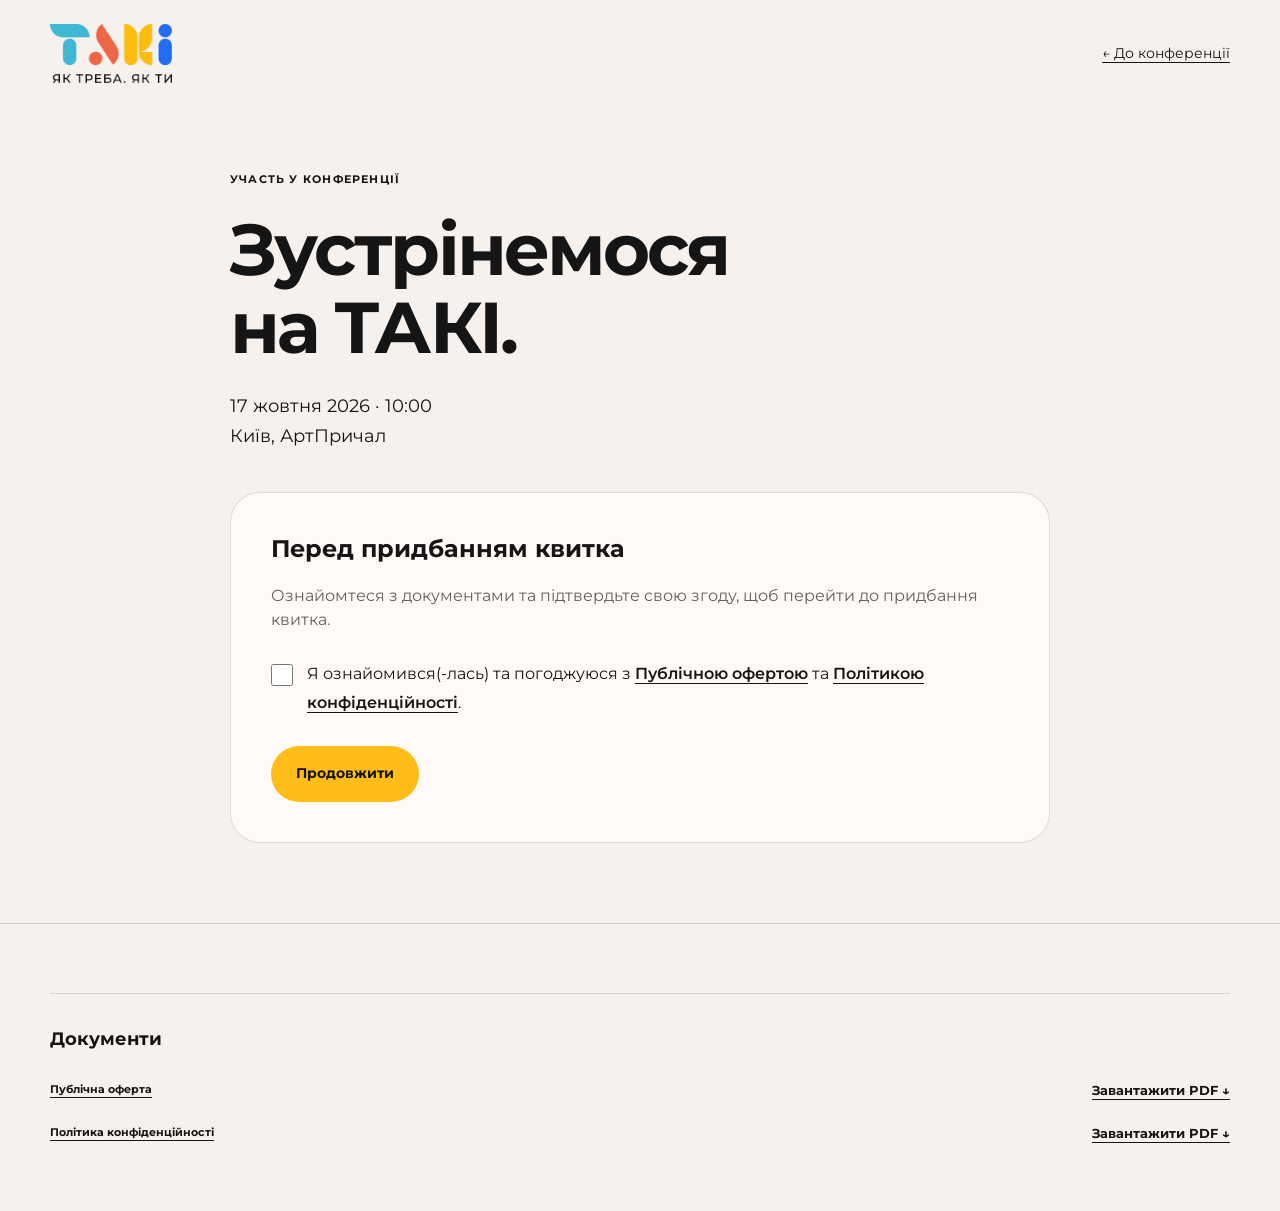
==== participation.html @ 78e8dcc0 "update" ====
<!doctype html>
<html lang="uk">
<head>
  <meta charset="utf-8">
  <meta name="viewport" content="width=device-width, initial-scale=1">
  <meta name="theme-color" content="#f7f1ed">
  <title>Участь у конференції — ТАКІ</title>
  <link rel="icon" href="assets/taki-symbol.png">
  <link rel="stylesheet" href="styles.css?v=20260922-4">
  <script src="participation.js?v=20260922-4" defer></script>
</head>
<body>
  <header class="shell participation-header">
    <a class="brand" href="index.html" aria-label="ТАКІ — головна"><img src="assets/taki-logo.png" alt="ТАКІ — як треба, як ти"></a>
    <a class="back-link" href="index.html#tickets">← До конференції</a>
  </header>
  <main class="shell participation-main">
    <div class="section-label">Участь у конференції</div>
    <h1>Зустрінемося<br>на ТАКІ.</h1>
    <p class="participation-date">17 жовтня 2026 · 10:00<br>Київ, АртПричал</p>
    <section class="consent-card" aria-labelledby="consent-title">
      <h2 id="consent-title">Перед придбанням квитка</h2>
      <p>Ознайомтеся з документами та підтвердьте свою згоду, щоб перейти до придбання квитка.</p>
      <form id="consent-form">
        <div class="consent-row">
          <input type="checkbox" id="legal-consent" name="legal-consent" required aria-labelledby="consent-label">
          <div id="consent-label"><label for="legal-consent">Я ознайомився(-лась) та погоджуюся з </label><a href="assets/documents/public-offer.pdf" target="_blank" rel="noopener">Публічною офертою</a> та <a href="assets/documents/privacy-policy.pdf" target="_blank" rel="noopener">Політикою конфіденційності</a>.</div>
        </div>
        <button class="btn btn-yellow" type="submit">Продовжити</button>
      </form>
      <noscript><p>Увімкніть JavaScript у браузері, щоб підтвердити згоду та продовжити.</p></noscript>
      <section id="purchase-contacts" class="purchase-contacts" hidden aria-labelledby="purchase-title">
        <h2 id="purchase-title" tabindex="-1">Придбати квиток</h2>
        <p>Зв’яжіться з організаторкою Ольгою для придбання квитка на конференцію.</p>
        <div class="purchase-actions"><a class="btn btn-dark" href="tel:+380663194255">066 319 42 55 · Ольга</a><a class="btn btn-dark" href="https://t.me/taki_education" target="_blank" rel="noopener noreferrer">Написати в Telegram</a></div>
      </section>
    </section>
  </main>
  <footer class="footer">
    <div class="shell legal-footer" aria-label="Документи">
      <h2>Документи</h2>
      <div class="legal-document"><a href="assets/documents/public-offer.pdf" target="_blank" rel="noopener">Публічна оферта</a><a href="assets/documents/public-offer.pdf" download="ТАКІ — Публічна оферта.pdf" aria-label="Завантажити Публічну оферту у PDF">Завантажити PDF ↓</a></div>
      <div class="legal-document"><a href="assets/documents/privacy-policy.pdf" target="_blank" rel="noopener">Політика конфіденційності</a><a href="assets/documents/privacy-policy.pdf" download="ТАКІ — Політика конфіденційності.pdf" aria-label="Завантажити Політику конфіденційності у PDF">Завантажити PDF ↓</a></div>
    </div>
  </footer>
</body>
</html>
---- styles.css ----
@font-face{font-family:Montserrat;src:url('fonts/Montserrat-Regular.ttf') format('truetype');font-weight:400;font-style:normal;font-display:swap}
@font-face{font-family:Montserrat;src:url('fonts/Montserrat-Medium.ttf') format('truetype');font-weight:500;font-style:normal;font-display:swap}
@font-face{font-family:Montserrat;src:url('fonts/Montserrat-SemiBold.ttf') format('truetype');font-weight:600;font-style:normal;font-display:swap}
@font-face{font-family:Montserrat;src:url('fonts/Montserrat-Bold.ttf') format('truetype');font-weight:700;font-style:normal;font-display:swap}
@font-face{font-family:Montserrat;src:url('fonts/Montserrat-ExtraBold.ttf') format('truetype');font-weight:800;font-style:normal;font-display:swap}

:root{
  --bg:#f7f1ed;
  --paper:#fffaf7;
  --paper-2:#f3ece7;
  --ink:#151515;
  --muted:#66605d;
  --teal:#42b7cf;
  --coral:#ed6547;
  --yellow:#ffbd19;
  --blue:#2d6df3;
  --line:rgba(21,21,21,.14);
  --radius:30px;
  --shadow:0 18px 50px rgba(42,28,19,.09);
  --shadow-strong:0 28px 80px rgba(42,28,19,.14);
  --shell:min(1180px,calc(100vw - 40px));
}
*{box-sizing:border-box}
html{scroll-behavior:smooth;background:var(--bg)}
body{margin:0;font-family:Montserrat,Arial,sans-serif;background:var(--bg);color:var(--ink);font-size:16px;line-height:1.5;-webkit-font-smoothing:antialiased;position:relative;overflow-x:hidden}
body:before,body:after{content:"";position:fixed;z-index:-2;pointer-events:none;filter:blur(70px);opacity:.38}
body:before{width:420px;height:420px;border-radius:50%;background:rgba(66,183,207,.18);left:-140px;top:120px}
body:after{width:360px;height:360px;border-radius:50%;background:rgba(255,189,25,.18);right:-120px;top:820px}
a{color:inherit;text-decoration:none}
img{max-width:100%;display:block}
button,input,textarea,select{font:inherit}
button{color:inherit}
.shell{width:var(--shell);margin:0 auto}
.section-pad{padding:112px 0}.section-pad-sm{padding:82px 0}
.section-label{display:flex;align-items:center;gap:10px;font-size:11px;text-transform:uppercase;letter-spacing:.11em;font-weight:700}
.site-header{position:fixed;z-index:50;top:0;left:0;right:0;border-bottom:1px solid transparent;transition:.25s ease;background:rgba(247,241,237,.76);backdrop-filter:blur(18px);-webkit-backdrop-filter:blur(18px)}
.site-header.scrolled{border-color:var(--line);box-shadow:0 8px 30px rgba(35,24,17,.05)}
.header-inner{height:84px;display:grid;grid-template-columns:200px 1fr auto;align-items:center;gap:26px}
.header-progress{height:2px;background:transparent}.header-progress span{display:block;height:100%;width:0;background:linear-gradient(90deg,var(--teal),var(--coral),var(--yellow),var(--blue));border-radius:999px;transition:width .1s linear}
.brand{width:122px;display:block}.brand img{width:100%;height:auto}
.desktop-nav{display:flex;justify-content:center;gap:26px;font-size:13px;font-weight:600}.desktop-nav a{position:relative}.desktop-nav a:after{content:"";position:absolute;left:0;right:100%;bottom:-5px;height:2px;background:var(--ink);transition:.2s}.desktop-nav a:hover:after{right:0}
.btn{display:inline-flex;align-items:center;justify-content:center;min-height:56px;padding:0 27px;border-radius:999px;border:1.5px solid transparent;font-weight:700;font-size:14px;transition:.18s ease;cursor:pointer;white-space:nowrap}.btn:hover{transform:translateY(-2px)}.btn-small{min-height:46px;padding:0 20px;font-size:12px}.btn-dark{background:var(--ink);color:#fff}.btn-dark:hover{background:#2b2b2b}.btn-coral{background:var(--coral);color:#fff}.btn-coral:hover{background:#db5337}.btn-yellow{background:var(--yellow);color:var(--ink)}.btn-light{background:#fff;color:var(--ink)}
.menu-toggle{display:none;width:44px;height:44px;border:1px solid var(--line);border-radius:50%;align-items:center;justify-content:center;flex-direction:column;gap:5px;background:transparent}.menu-toggle span{width:18px;height:1.5px;background:var(--ink);display:block}.mobile-nav{display:none}
.hero{padding-top:150px;padding-bottom:60px;overflow:hidden;position:relative}.hero:before,.hero:after{content:"";position:absolute;border-radius:50%;pointer-events:none;z-index:0}.hero:before{width:540px;height:540px;background:radial-gradient(circle, rgba(66,183,207,.18) 0%, rgba(66,183,207,0) 68%);right:-180px;top:-120px}.hero:after{width:460px;height:460px;background:radial-gradient(circle, rgba(255,189,25,.16) 0%, rgba(255,189,25,0) 68%);left:-180px;bottom:-160px}
.hero-grid{display:grid;grid-template-columns:1.05fr .95fr;gap:54px;align-items:center;min-height:650px;position:relative;z-index:1}
.eyebrow{display:flex;align-items:center;gap:10px;font-size:11px;text-transform:uppercase;letter-spacing:.11em;font-weight:700;margin-bottom:25px}.eyebrow-dot{width:9px;height:9px;border-radius:50%;background:var(--coral);display:block}
.hero h1{margin:0;max-width:770px;font-size:clamp(46px,5vw,78px);line-height:.98;letter-spacing:-.048em;font-weight:800}.hero h1 span{font-weight:600}
.hero-lead{max-width:670px;margin:26px 0 30px;color:#49413e;font-size:18px;line-height:1.6}
.hero-meta{display:flex;align-items:stretch;gap:12px;flex-wrap:wrap}.meta-pill{display:flex;align-items:center;gap:11px;background:var(--yellow);border-radius:22px;padding:11px 17px;box-shadow:0 12px 20px rgba(255,189,25,.22)}.meta-pill strong{font-size:37px;line-height:1;font-weight:800}.meta-pill span{font-size:11px;font-weight:700;text-transform:uppercase;line-height:1.25}.meta-item{display:flex;flex-direction:column;justify-content:center;padding:11px 16px;border:1px solid var(--line);border-radius:18px;background:rgba(255,255,255,.48)}.meta-item strong{font-size:14px}.meta-kicker{color:var(--muted);font-size:10px;text-transform:uppercase;letter-spacing:.08em}
.hero-highlights{display:flex;flex-wrap:wrap;gap:10px;margin-top:18px}.hero-highlights span{display:inline-flex;align-items:center;min-height:36px;padding:0 14px;border:1px solid var(--line);border-radius:999px;background:rgba(255,255,255,.46);font-size:11px;font-weight:650}
.hero-actions{display:flex;align-items:center;gap:23px;margin-top:30px}.text-link{font-size:13px;font-weight:700}.text-link span{font-size:20px;margin-left:5px}
.hero-art{height:590px;position:relative;isolation:isolate}
.hero-core{position:absolute;z-index:5;inset:102px 55px 84px 48px;border:2px solid var(--ink);border-radius:42% 58% 50% 50% / 58% 45% 55% 42%;background:var(--paper);display:flex;flex-direction:column;align-items:center;justify-content:center;transform:rotate(-3deg);box-shadow:var(--shadow-strong)}
.hero-core img{width:70%;transform:rotate(3deg);margin-bottom:26px}.hero-core-copy{transform:rotate(3deg);text-align:center;text-transform:uppercase}.hero-core-copy span{font-size:9px;letter-spacing:.14em}.hero-core-copy strong{font-size:31px;letter-spacing:.08em;display:block;line-height:1.2}.hero-core-copy small{font-size:10px;letter-spacing:.13em}
.hero-photo-tile{position:absolute;z-index:2;left:18px;bottom:26px;width:178px;aspect-ratio:0.84;border:1.5px solid var(--ink);border-radius:28px;overflow:hidden;box-shadow:var(--shadow);transform:rotate(-8deg);background:#fff}.hero-photo-tile img{width:100%;height:100%;object-fit:cover}
.hero-shape{position:absolute;border:2px solid var(--ink);z-index:1}.hero-shape-a{width:240px;height:250px;border-radius:50%;background:var(--teal);left:-4px;top:18px;animation:floatA 8s ease-in-out infinite}.hero-shape-b{width:220px;height:190px;border-radius:72px 72px 25px 72px;background:var(--yellow);right:-17px;bottom:18px;animation:floatB 9s ease-in-out infinite}.hero-shape-c{width:120px;height:170px;border-radius:72px 72px 72px 15px;background:var(--coral);right:12px;top:15px;transform:rotate(18deg);animation:floatC 7s ease-in-out infinite}
.hero-badge{position:absolute;z-index:8;border:1.5px solid var(--ink);border-radius:999px;padding:10px 15px;font-size:11px;font-weight:700;background:#fff;box-shadow:0 8px 18px rgba(0,0,0,.08)}.badge-blue{background:var(--blue);color:#fff;right:7px;top:176px;transform:rotate(5deg);animation:floatC 7.5s ease-in-out infinite}.badge-yellow{background:var(--yellow);left:-12px;bottom:125px;transform:rotate(-7deg);animation:floatB 8.5s ease-in-out infinite}.badge-coral{background:var(--coral);color:#fff;right:75px;bottom:37px;transform:rotate(4deg);animation:floatA 9.5s ease-in-out infinite}
.hero-orbit{position:absolute;z-index:0;border:1px solid rgba(21,21,21,.25);border-radius:50%}.hero-orbit span{width:11px;height:11px;background:var(--blue);border-radius:50%;position:absolute}.orbit-one{width:520px;height:520px;right:-100px;top:38px;transform:rotate(24deg);animation:spinSlow 30s linear infinite}.orbit-one span{left:42px;top:90px}.orbit-two{width:360px;height:360px;left:-52px;bottom:-20px;transform:rotate(-20deg);animation:spinSlowReverse 22s linear infinite}.orbit-two span{right:12px;top:70px;background:var(--coral)}
.ticker-wrap{padding-top:26px}.ticker{border-top:1px solid var(--ink);border-bottom:1px solid var(--ink);padding:18px 0;display:flex;overflow:hidden;white-space:nowrap;font-size:11px;font-weight:700;letter-spacing:.08em;position:relative}.ticker-track{display:flex;align-items:center;gap:16px;min-width:max-content;animation:marquee 22s linear infinite}.ticker i{font-style:normal;color:var(--coral);font-size:19px}
.intro{background:var(--paper);border-radius:46px 46px 0 0;position:relative;overflow:hidden}.intro:before{content:"";position:absolute;right:-80px;top:-70px;width:300px;height:300px;border-radius:50%;background:radial-gradient(circle, rgba(45,109,243,.08) 0%, rgba(45,109,243,0) 68%)}
.intro-grid{display:grid;grid-template-columns:220px 1fr;gap:40px}
.intro-main h2,.audience h2,.story-copy h2,.location h2,.faq h2{font-size:clamp(36px,4.3vw,64px);line-height:1.03;letter-spacing:-.045em;margin:0;font-weight:700}.intro-main p{max-width:820px;font-size:19px;line-height:1.7;color:#4d4744;margin:28px 0 0}
.mark{position:relative;display:inline;z-index:0;white-space:nowrap}.mark:before{content:"";position:absolute;z-index:-1;left:-4px;right:-5px;bottom:5%;height:31%;border-radius:7px;transform:rotate(-1deg)}.mark-yellow:before{background:var(--yellow)}.mark-blue:before{background:rgba(45,109,243,.27)}.mark-coral:before{background:rgba(237,101,71,.30)}
.mini-metrics{display:grid;grid-template-columns:repeat(3,1fr);gap:14px;margin-top:36px}.mini-metrics div{border:1px solid var(--line);border-radius:24px;padding:20px 18px;background:rgba(255,255,255,.7)}.mini-metrics strong{display:block;font-size:34px;line-height:1;font-weight:800;margin-bottom:9px}.mini-metrics span{display:block;font-size:12px;line-height:1.55;color:#4d4744}
.format-grid{display:grid;grid-template-columns:repeat(3,1fr);gap:16px;margin-top:64px}.format-card{min-height:310px;border:1.5px solid var(--ink);border-radius:var(--radius);padding:27px;display:flex;flex-direction:column;position:relative;overflow:hidden;transition:transform .22s ease, box-shadow .22s ease}.format-card:hover{transform:translateY(-4px);box-shadow:var(--shadow)}.format-card:after{content:"";position:absolute;width:150px;height:150px;border:1.5px solid var(--ink);border-radius:50%;right:-64px;top:-66px;background:rgba(255,255,255,.25)}.format-blue{background:var(--teal)}.format-yellow{background:var(--yellow)}.format-coral{background:var(--coral);color:#fff}.format-index{font-size:10px;font-weight:700}.format-icon{margin-top:auto;width:48px;height:48px;border:1.5px solid currentColor;border-radius:50%;display:flex;align-items:center;justify-content:center;font-size:21px}.format-card h3{font-size:30px;line-height:1;margin:16px 0 10px;letter-spacing:-.03em}.format-card p{font-size:13px;line-height:1.5;margin:0;max-width:280px}
.audience{background:var(--paper);position:relative}.audience:after{content:"";position:absolute;left:-120px;bottom:-110px;width:280px;height:280px;border-radius:50%;background:radial-gradient(circle, rgba(237,101,71,.10) 0%, rgba(237,101,71,0) 68%)}
.audience-grid{display:grid;grid-template-columns:1.08fr .92fr;gap:70px;align-items:center}.audience-copy>.section-label,.story-copy>.section-label,.location-copy>.section-label{margin-bottom:25px}.audience-copy>p,.story-copy>p,.location-copy>p{font-size:17px;line-height:1.7;color:#514b47;max-width:650px;margin:25px 0}.audience-tags{display:flex;flex-wrap:wrap;gap:9px;margin-top:28px}.audience-tags span{border:1px solid var(--ink);border-radius:999px;padding:9px 13px;font-size:11px;font-weight:650;background:#fff}.audience-tags span:nth-child(4n+1){background:rgba(66,183,207,.16)}.audience-tags span:nth-child(4n+2){background:rgba(255,189,25,.18)}.audience-tags span:nth-child(4n+3){background:rgba(237,101,71,.14)}.audience-tags span:nth-child(4n){background:rgba(45,109,243,.12)}
.audience-visual{position:relative;max-width:500px;justify-self:end;padding-bottom:32px}.audience-visual>img{border-radius:32px;border:1.5px solid var(--ink);width:100%;box-shadow:var(--shadow)}.visual-card{position:absolute;border:1.5px solid var(--ink);border-radius:26px;overflow:hidden;background:#fff;box-shadow:var(--shadow)}.visual-card-small{width:170px;right:-25px;bottom:0;transform:rotate(6deg)}.visual-card img{width:100%;height:100%;object-fit:cover}.floating-note{position:absolute;left:-53px;bottom:52px;background:var(--blue);color:#fff;border:1.5px solid var(--ink);border-radius:18px;padding:13px 16px;font-size:11px;font-weight:700;transform:rotate(-4deg);box-shadow:0 9px 24px rgba(45,109,243,.22);animation:floatC 9s ease-in-out infinite}
.benefits{background:var(--ink);color:#fff;position:relative;overflow:hidden}.benefits:before{content:"";position:absolute;width:420px;height:420px;border-radius:50%;background:radial-gradient(circle, rgba(45,109,243,.18) 0%, rgba(45,109,243,0) 68%);top:-200px;right:-140px}.benefits-head{display:grid;grid-template-columns:220px 1fr;gap:40px;align-items:start}.benefits-head .section-label{color:#fff}.benefits-head h2{margin:0;font-size:clamp(38px,4.4vw,66px);line-height:1.02;letter-spacing:-.05em}.benefits-head h2 span{color:#cfc9c5}.benefit-grid{display:grid;grid-template-columns:repeat(3,1fr);gap:16px;margin-top:56px}.benefit{min-height:250px;border:1px solid rgba(255,255,255,.16);border-radius:30px;padding:24px;position:relative;background:linear-gradient(180deg,rgba(255,255,255,.06),rgba(255,255,255,.02));transition:transform .2s ease, border-color .2s ease}.benefit:hover{transform:translateY(-4px);border-color:rgba(255,255,255,.3)}.benefit span{font-size:10px;font-weight:700;color:#a69d98}.benefit h3{font-size:29px;line-height:1.02;letter-spacing:-.03em;margin:52px 0 14px}.benefit p{margin:0;color:#d7d2cf;font-size:14px;line-height:1.6}
.day{background:var(--paper-2)}.day-grid{display:grid;grid-template-columns:1.02fr .98fr;gap:24px;align-items:stretch}.day-card-main{background:var(--ink);color:#fff;border-radius:36px;padding:45px;min-height:510px;position:relative;overflow:hidden}.day-card-main:before{content:"";position:absolute;width:280px;height:280px;border-radius:50%;right:-100px;top:-70px;background:radial-gradient(circle, rgba(255,189,25,.22) 0%, rgba(255,189,25,0) 70%)}.section-label-light{color:#fff}.day-card-main h2{font-size:clamp(39px,4.2vw,58px);line-height:1.02;letter-spacing:-.045em;margin:28px 0 18px;max-width:580px}.day-card-main p{font-size:14px;line-height:1.75;color:#d8d3cf;max-width:470px}.day-points{display:flex;flex-wrap:wrap;gap:10px;margin:26px 0 30px}.day-points span{padding:10px 14px;border-radius:999px;border:1px solid rgba(255,255,255,.18);font-size:11px;font-weight:600;background:rgba(255,255,255,.05)}.day-stack{display:grid;gap:12px}.day-row{border:1.5px solid var(--ink);border-radius:28px;background:#fff;padding:22px 24px;display:grid;grid-template-columns:135px 1fr;gap:22px;align-items:start;min-height:110px}.day-row strong{font-size:22px;line-height:1.08;letter-spacing:-.02em}.day-row span{font-size:15px;line-height:1.6;color:#5b5551}
.taki-story{background:var(--paper);position:relative}.taki-story:before{content:"";position:absolute;right:-140px;bottom:-120px;width:360px;height:360px;border-radius:50%;background:radial-gradient(circle, rgba(66,183,207,.12) 0%, rgba(66,183,207,0) 68%)}.taki-story-grid{display:grid;grid-template-columns:.95fr 1.05fr;gap:70px;align-items:center}.story-visual img{border-radius:32px;border:1.5px solid var(--ink);box-shadow:var(--shadow)}.story-quote{background:var(--yellow);border:1.5px solid var(--ink);border-radius:28px;padding:26px 30px;margin:32px 0 22px;transform:rotate(-1deg);box-shadow:var(--shadow)}.story-quote span{font-size:12px;font-weight:650}.story-quote strong{display:block;font-size:33px;line-height:1.02;letter-spacing:-.03em;margin-top:7px}
.tickets{background:var(--paper)}.ticket-card{background:var(--ink);color:#fff;border-radius:38px;display:grid;grid-template-columns:.72fr 1.28fr;overflow:hidden;min-height:600px;box-shadow:var(--shadow-strong)}.ticket-art{position:relative;background:#1d1d1d;overflow:hidden;min-height:500px}.ticket-art img{position:absolute;width:70%;left:15%;top:38%;transform:translateY(-50%);z-index:3;filter:drop-shadow(0 12px 30px rgba(0,0,0,.25))}.ticket-ribbon{position:absolute;z-index:4;left:24px;top:24px;min-height:38px;padding:0 16px;border-radius:999px;display:inline-flex;align-items:center;background:#fff;color:var(--ink);border:1.5px solid var(--ink);font-size:11px;font-weight:700;text-transform:uppercase;letter-spacing:.08em}.blob{position:absolute;border-radius:50%;display:block}.blob-a{width:310px;height:310px;background:var(--yellow);left:-90px;top:-80px;animation:floatA 9s ease-in-out infinite}.blob-b{width:260px;height:260px;background:var(--teal);right:-95px;bottom:-55px;animation:floatB 10s ease-in-out infinite}.blob-c{width:160px;height:230px;background:var(--coral);right:32px;top:50px;border-radius:90px 90px 90px 24px;transform:rotate(18deg);animation:floatC 8.5s ease-in-out infinite}.ticket-main{padding:62px}.ticket-main h2{font-size:clamp(42px,4.7vw,67px);line-height:.98;letter-spacing:-.05em;margin:26px 0 16px}.ticket-main>p{color:#c8c5c3;margin:0 0 34px;font-size:14px}.price-grid{display:grid;grid-template-columns:1fr 1fr;gap:12px}.price-block{border:1px solid rgba(255,255,255,.25);border-radius:22px;padding:20px;background:rgba(255,255,255,.03)}.price-block span{display:block;color:#aaa;font-size:11px;margin-bottom:6px}.price-block strong{font-size:31px;line-height:1}.price-block small{font-size:12px}.price-active{border-color:var(--yellow);background:rgba(255,189,25,.09)}.ticket-actions{display:flex;align-items:center;gap:20px;margin-top:28px}.limited{font-size:10px;text-transform:uppercase;letter-spacing:.08em;color:#aaa}
.location{background:var(--paper)}.location-grid{display:grid;grid-template-columns:1.1fr .9fr;gap:70px;align-items:center}.location-facts{display:grid;grid-template-columns:repeat(3,1fr);border-top:1px solid var(--line);margin-top:35px}.location-facts div{padding:18px 18px 0 0}.location-facts span{display:block;font-size:9px;text-transform:uppercase;letter-spacing:.08em;color:var(--muted)}.location-facts strong{font-size:15px}.location-poster{min-height:520px;border:1.5px solid var(--ink);border-radius:32px;background:var(--teal);position:relative;padding:29px;overflow:hidden;box-shadow:var(--shadow)}.location-poster:after{content:"";position:absolute;width:310px;height:310px;background:var(--yellow);border:1.5px solid var(--ink);border-radius:50%;right:-120px;top:68px}.location-poster:before{content:"";position:absolute;width:170px;height:240px;background:var(--coral);border:1.5px solid var(--ink);border-radius:95px 95px 95px 25px;left:-40px;bottom:-55px;transform:rotate(-18deg)}.poster-top{font-size:11px;font-weight:700;position:relative;z-index:2}.poster-date{font-size:132px;line-height:.74;font-weight:800;letter-spacing:-.08em;position:absolute;left:50%;top:48%;transform:translate(-50%,-50%);z-index:2}.poster-date span{font-size:.58em;letter-spacing:-.03em}.poster-bottom{position:absolute;right:30px;bottom:28px;text-align:right;font-size:17px;font-weight:800;line-height:1.1;z-index:2}
.faq{background:var(--bg)}.faq-grid{display:grid;grid-template-columns:.7fr 1.3fr;gap:70px}.faq-head .section-label{margin-bottom:24px}.faq-list{border-top:1px solid var(--ink)}.faq-list details{border-bottom:1px solid var(--ink)}.faq-list summary{list-style:none;cursor:pointer;font-weight:700;font-size:17px;padding:22px 42px 22px 0;position:relative}.faq-list summary::-webkit-details-marker{display:none}.faq-list summary:after{content:"+";position:absolute;right:4px;top:17px;font-size:28px;font-weight:400}.faq-list details[open] summary:after{content:"−"}.faq-list p{margin:0;padding:0 56px 23px 0;color:#5b5551;font-size:14px;line-height:1.7}
.contact{padding-top:0;background:var(--bg)}.contact-card{background:var(--yellow);border:1.5px solid var(--ink);border-radius:34px;padding:43px;display:grid;grid-template-columns:1.2fr .8fr;gap:40px;align-items:center;box-shadow:var(--shadow)}.contact-kicker{font-size:10px;text-transform:uppercase;letter-spacing:.08em;font-weight:700}.contact h2{font-size:clamp(29px,3.5vw,46px);line-height:1.05;letter-spacing:-.04em;margin:12px 0 0}.contact-actions{display:flex;flex-direction:column;align-items:flex-start;gap:12px}.contact-actions span{font-size:10px;color:#6c5512;max-width:360px}.footer{padding:45px 0 55px;border-top:1px solid var(--line);background:var(--bg)}.footer-grid{display:grid;grid-template-columns:160px 1fr auto;gap:35px;align-items:center}.footer img{width:120px}.footer p{font-size:11px;color:#6a6561;max-width:520px}.footer a{font-size:11px;font-weight:700}
.modal{position:fixed;z-index:100;inset:0;display:none;align-items:center;justify-content:center;padding:22px}.modal.open{display:flex}.modal-backdrop{position:absolute;inset:0;background:rgba(15,15,15,.62);backdrop-filter:blur(5px)}.modal-panel{position:relative;z-index:2;width:min(560px,100%);background:var(--paper);border:1.5px solid var(--ink);border-radius:30px;padding:38px;box-shadow:0 35px 100px rgba(0,0,0,.28)}.modal-close{position:absolute;right:17px;top:15px;border:1px solid var(--line);border-radius:50%;width:38px;height:38px;background:transparent;font-size:23px;cursor:pointer}.modal-kicker{font-size:10px;text-transform:uppercase;letter-spacing:.1em;font-weight:700;color:var(--coral)}.modal-panel h2{font-size:35px;line-height:1.03;letter-spacing:-.04em;margin:15px 0}.modal-panel p{font-size:13px;line-height:1.65;color:#59524f;margin:0 0 24px}
.reveal{opacity:0;transform:translateY(20px);transition:opacity .65s ease,transform .65s ease}.reveal.is-visible{opacity:1;transform:none}
@keyframes marquee{from{transform:translateX(0)}to{transform:translateX(-50%)}}
@keyframes floatA{0%,100%{transform:translateY(0)}50%{transform:translateY(-12px)}}
@keyframes floatB{0%,100%{transform:translateY(0)}50%{transform:translateY(14px)}}
@keyframes floatC{0%,100%{transform:translateY(0) rotate(4deg)}50%{transform:translateY(-10px) rotate(1deg)}}
@keyframes spinSlow{from{transform:rotate(24deg)}to{transform:rotate(384deg)}}
@keyframes spinSlowReverse{from{transform:rotate(-20deg)}to{transform:rotate(-380deg)}}
@media (prefers-reduced-motion:reduce){html{scroll-behavior:auto}.reveal{opacity:1;transform:none;transition:none}.btn:hover,.format-card:hover,.benefit:hover{transform:none}.hero-shape,.hero-badge,.hero-orbit,.floating-note,.blob,.ticker-track{animation:none}}
@media (max-width:980px){
  :root{--shell:min(100% - 30px,760px)}
  .section-pad{padding:86px 0}.section-pad-sm{padding:68px 0}
  .header-inner{grid-template-columns:1fr auto;height:72px}.desktop-nav,.desktop-cta{display:none}.brand{width:106px}.menu-toggle{display:flex}
  .mobile-nav{position:fixed;top:74px;left:0;right:0;background:var(--paper);padding:24px 15px 28px;border-bottom:1px solid var(--line);display:flex;flex-direction:column;gap:17px;transform:translateY(-130%);opacity:0;pointer-events:none;transition:.25s;box-shadow:0 20px 30px rgba(0,0,0,.08)}.mobile-nav.open{transform:none;opacity:1;pointer-events:auto}.mobile-nav>a:not(.btn){font-size:15px;font-weight:650}
  .hero{padding-top:120px}.hero-grid{grid-template-columns:1fr;min-height:auto;gap:30px}.hero-art{height:520px;max-width:570px;width:100%;margin:0 auto}.hero-core{inset:90px 75px 78px}.hero-photo-tile{left:22px;bottom:18px}.hero h1{font-size:clamp(44px,8vw,66px)}
  .intro-grid,.benefits-head{grid-template-columns:1fr;gap:25px}.mini-metrics{grid-template-columns:1fr}.format-grid{grid-template-columns:1fr}.format-card{min-height:245px}
  .audience-grid,.taki-story-grid,.location-grid,.faq-grid{grid-template-columns:1fr;gap:50px}.audience-visual{justify-self:center;max-width:470px}.floating-note{left:16px}.benefit-grid{grid-template-columns:repeat(2,1fr)}.day-grid{grid-template-columns:1fr}.day-card-main{min-height:430px}.ticket-card{grid-template-columns:1fr}.ticket-art{min-height:380px}.ticket-art img{width:54%;left:23%}.location-poster{min-height:430px;max-width:560px;width:100%;justify-self:center}.contact-card{grid-template-columns:1fr}.footer-grid{grid-template-columns:1fr auto}.footer p{grid-row:2}.footer img{width:110px}
}
@media (max-width:620px){
  :root{--shell:calc(100% - 24px);--radius:24px}
  .section-pad{padding:72px 0}.section-pad-sm{padding:57px 0}
  .hero{padding-top:110px;padding-bottom:40px}.hero h1{font-size:42px}.hero-lead{font-size:15px;margin-top:20px}.hero-meta{gap:9px}.meta-pill{width:100%;justify-content:center}.meta-item{flex:1;padding-left:12px}.hero-highlights{gap:8px}.hero-highlights span{font-size:10px;min-height:34px}.hero-actions{align-items:flex-start;flex-direction:column;gap:15px}.hero-actions .btn{width:100%}.hero-art{height:440px}.hero-core{inset:73px 38px 62px}.hero-core img{width:72%;margin-bottom:14px}.hero-photo-tile{width:132px;border-radius:20px}.hero-shape-a{width:170px;height:180px}.hero-shape-b{width:160px;height:140px}.hero-shape-c{width:90px;height:130px}.orbit-one{width:400px;height:400px}.orbit-two{width:290px;height:290px}.badge-blue{right:0;top:120px}.badge-yellow{left:0;bottom:98px}.badge-coral{right:32px;bottom:26px}.ticker{font-size:9px}
  .intro-main h2,.audience h2,.story-copy h2,.location h2,.faq h2{font-size:37px}.intro-main p{font-size:16px}.mini-metrics{margin-top:28px}.mini-metrics strong{font-size:28px}.format-grid{margin-top:42px}.format-card{padding:23px}
  .audience-grid,.taki-story-grid,.location-grid,.faq-grid{gap:38px}.audience-copy>p,.story-copy>p,.location-copy>p{font-size:15px}.audience-tags span{font-size:10px}.audience-visual{padding-bottom:18px}.visual-card-small{width:120px;right:-8px}.benefit-grid{grid-template-columns:1fr}.benefit{min-height:210px}.benefit h3{margin-top:42px}
  .day-card-main{padding:31px;min-height:420px}.day-card-main h2{font-size:38px}.day-row{grid-template-columns:92px 1fr;padding:20px}.day-row span{font-size:14px}.story-quote{padding:23px}.story-quote strong{font-size:28px}.ticket-card{border-radius:28px}.ticket-art{min-height:300px}.ticket-main{padding:32px 24px}.ticket-main h2{font-size:42px}.price-grid{grid-template-columns:1fr}.ticket-actions{align-items:flex-start;flex-direction:column}.ticket-actions .btn{width:100%}.location-poster{min-height:380px}.poster-date{font-size:104px}.location-facts{grid-template-columns:1fr}.location-facts div{border-bottom:1px solid var(--line);padding:13px 0}.faq-list summary{font-size:15px}.contact-card{padding:29px 23px}.contact-actions .btn{width:100%}.footer-grid{grid-template-columns:1fr}.footer p{grid-row:auto}.footer a{margin-top:5px}.modal-panel{padding:32px 23px}.modal-panel h2{font-size:30px}
}



/* Child-inclusive photo replacements only. Original TAKI poster artwork remains underneath unchanged. */
.poster-photo-overlay,.taki-collage-photo{position:absolute;z-index:3;overflow:hidden;background:#e7e7e7;pointer-events:none}
.poster-photo-overlay img,.taki-collage-photo img{width:100%!important;height:100%!important;max-width:none!important;object-fit:cover!important;display:block;border:0!important;border-radius:0!important;box-shadow:none!important}

/* ref-8.webp: preserve the poster and accessibility icon, replace its two embedded adult photos */
.hero-photo-tile>.ref8-left{left:6.7%;top:46.2%;width:55.2%;height:30.4%;border-radius:999px;z-index:2}
.hero-photo-tile>.ref8-left img{object-position:48% 50%!important}
.hero-photo-tile>.ref8-right{left:68.2%;top:46.3%;width:31.8%;height:30.4%;border-radius:50%;z-index:2}
.hero-photo-tile>.ref8-right img{object-position:50% 48%!important}

/* ref-5.webp: only the lower-right photography is replaced; yellow TAKI artwork above stays intact */
.audience-visual>.ref5-photo{left:51.5%;top:48.7%;right:0;bottom:0;border-radius:29% 0 0 0;z-index:1}
.audience-visual>.ref5-photo img{object-position:48% 44%!important}
.audience-visual>.floating-note,.audience-visual>.visual-card{z-index:4}

/* ref-1_1.webp: five photo cells only; colored TAKI geometry and all text stay untouched */
.story-visual,.visual-card-small{position:relative}
.story-visual{overflow:hidden;border-radius:32px}
.taki-collage-photo{z-index:2}
.taki-collage-photo.c1{left:7.1%;top:35.45%;width:16.7%;height:13.7%;border-radius:52% 52% 0 0/70% 70% 0 0}
.taki-collage-photo.c3{left:40.45%;top:35.45%;width:16.7%;height:13.7%;border-radius:52% 52% 0 0/70% 70% 0 0}
.taki-collage-photo.c5{left:73.78%;top:35.45%;width:16.7%;height:13.7%;border-radius:52% 52% 0 0/70% 70% 0 0}
.taki-collage-photo.c7{left:23.78%;top:49.1%;width:16.7%;height:13.7%;border-radius:0 0 52% 52%/0 0 70% 70%}
.taki-collage-photo.c9{left:57.12%;top:49.1%;width:16.7%;height:13.7%;border-radius:0 0 52% 52%/0 0 70% 70%}
.taki-collage-photo.c1 img{object-position:50% 48%!important}
.taki-collage-photo.c3 img{object-position:47% 50%!important}
.taki-collage-photo.c5 img{object-position:50% 50%!important}
.taki-collage-photo.c7 img{object-position:50% 72%!important}
.taki-collage-photo.c9 img{object-position:68% 40%!important}






/* Speaker gallery: one coordinate system for discs, photo crops and name arcs. */
.speakers { background: var(--paper); }
.speakers-heading { display:grid; grid-template-columns:1.25fr 1fr; gap:70px; align-items:end; margin-bottom:48px; }
.speakers-heading .section-label { margin-bottom:24px; }
.speakers-heading h2 { margin:0; font-size:clamp(36px,4.2vw,58px); line-height:1.08; letter-spacing:-.045em; }
.speakers-heading .mark { white-space:normal; }
.speakers-subtitle { font-size:24px; line-height:1.4; margin:14px 0 0; max-width:620px; }
.speakers-intro>p { font-size:17px; line-height:1.7; margin:0 0 24px; color:#514b47; }
.speaker-status { display:inline-block; font-size:14px; font-weight:600; border-bottom:2px solid var(--coral); padding-bottom:7px; }
.speaker-poster { background:#f0f1e5; border-radius:48px; padding:38px 22px 24px; }
.speaker-grid { display:grid; grid-template-columns:repeat(3,minmax(0,1fr)); column-gap:12px; row-gap:42px; }
.speaker-card { min-width:0; }
.speaker-portrait { position:relative; width:100%; aspect-ratio:1; isolation:isolate; }
.speaker-disc { position:absolute; z-index:0; left:11%; top:12%; width:78%; aspect-ratio:1; border-radius:50%; background:var(--speaker-color); }
.speaker-cutout { position:absolute; z-index:1; inset:0; /* Self-contained mask avoids a cross-document SVG fragment reference. */
  --portrait-mask:url("data:image/svg+xml,%3Csvg xmlns='http://www.w3.org/2000/svg' viewBox='0 0 100 100'%3E%3Cpath fill='white' d='M11 51V0H89V51A39 39 0 0 1 11 51Z'/%3E%3C/svg%3E");
  -webkit-mask:var(--portrait-mask) center / 100% 100% no-repeat;
  mask:var(--portrait-mask) center / 100% 100% no-repeat; }
.speaker-cutout img { position:absolute; max-width:none; width:var(--portrait-width,90%); height:auto; left:var(--portrait-left,5%); top:var(--portrait-top,0%); filter:grayscale(1) contrast(1.04); }
.speaker-kushnir { --portrait-width:112%; --portrait-left:-13%; --portrait-top:-3.5%; }
.speaker-balganbaieva { --portrait-width:94%; --portrait-left:3%; --portrait-top:-2%; }
.speaker-bilyk { --portrait-width:80%; --portrait-left:9%; --portrait-top:2%; }
.speaker-tkach { --portrait-width:126%; --portrait-left:-10%; --portrait-top:-6%; }
.speaker-malikova { --portrait-width:90%; --portrait-left:5%; --portrait-top:1%; }
.speaker-zinchenko { --portrait-width:133%; --portrait-left:-16.5%; --portrait-top:-9%; }
.speaker-melashchenko { --portrait-width:88%; --portrait-left:6%; --portrait-top:-3%; }
.speaker-deriuha { --portrait-width:85%; --portrait-left:7.5%; --portrait-top:1%; }
.speaker-arc { position:absolute; z-index:2; inset:0; width:100%; height:100%; overflow:visible; pointer-events:none; }
.speaker-arc text { fill:var(--ink); font-family:Montserrat,Arial,sans-serif; font-size:12.5px; font-weight:500; letter-spacing:.025em; }
.speaker-caption { padding:0 24px; margin-top:6px; }
.speaker-caption h3 { font-size:20px; line-height:1.25; letter-spacing:-.025em; margin:0 0 8px; }
.speaker-role { font-size:15px; line-height:1.5; font-weight:500; margin:0; }
.speaker-bio { font-size:13px; line-height:1.6; color:#5b6056; margin:10px 0 0; }
.speaker-announcement-disc { display:flex; flex-direction:column; gap:18px; align-items:center; justify-content:center; text-align:center; color:#fff; padding:20px; }
.speaker-announcement-disc span { font-size:clamp(23px,2.6vw,36px); line-height:1.15; font-weight:600; letter-spacing:-.04em; }
.speaker-announcement-disc small { font-size:13px; }
.speaker-next { display:flex; align-items:center; justify-content:space-between; gap:20px; border-top:1px solid #cbd0c0; margin:44px 24px 0; padding-top:24px; }
.speaker-next span { font-size:18px; font-weight:700; white-space:nowrap; }
.speaker-next p { margin:0; font-size:15px; }

/* Content and responsive adjustments required by the revised brief. */
html { overflow-x:clip; }
[id] { scroll-margin-top:110px; }
:focus-visible { outline:3px solid var(--blue); outline-offset:5px; }
.mark { white-space:normal; }
.mini-metrics strong { font-size:19px; text-transform:uppercase; letter-spacing:.01em; }
.mini-metrics span { font-size:14px; }
.format-card { gap:4px; }
.format-card h3 { font-size:28px; line-height:1.12; }
.format-card p { font-size:16px; line-height:1.55; }
.format-coral { color:var(--ink); }
.audience h2 { font-size:clamp(32px,3.6vw,48px); line-height:1.15; }
.audience-heading-secondary { display:block; margin-top:16px; font-size:.7em; line-height:1.3; font-weight:500; }
.audience-tags span { font-size:13px; }
.audience-message { padding:40px; border:1.5px solid var(--ink); border-radius:34px; background:var(--yellow); box-shadow:var(--shadow); }
.audience-message img { width:180px; height:auto; margin-bottom:55px; }
.audience-message p { font-size:clamp(28px,3.2vw,43px); line-height:1.15; letter-spacing:-.04em; font-weight:700; margin:0 0 38px; }
.audience-message>span { display:inline-block; border:1px solid var(--ink); padding:10px 18px; border-radius:99px; font-size:14px; }
.benefits-head h2 { font-size:clamp(36px,4.1vw,58px); line-height:1.12; }
.benefit p { font-size:16px; }
.benefit h3 { font-size:26px; line-height:1.12; }
.day-card-main p { font-size:16px; }
.day-points span { font-size:13px; }
.day-row { grid-template-columns:145px 1fr; }
.day-row span { font-size:16px; }
.tickets-heading { margin-bottom:38px; }
.tickets-heading .section-label { margin-bottom:24px; }
.tickets-heading h2 { font-size:clamp(38px,4.6vw,64px); line-height:1.07; letter-spacing:-.045em; margin:0 0 20px; }
.tickets-heading>p { font-size:18px; line-height:1.6; }
.ticket-options { display:grid; grid-template-columns:1fr; max-width:760px; margin:0 auto; gap:24px; }
.ticket-option { display:flex; flex-direction:column; align-items:flex-start; border:1.5px solid var(--ink); border-radius:34px; padding:40px; }
.ticket-live { background:var(--ink); color:white; }
.ticket-format { font-size:14px; text-transform:uppercase; letter-spacing:.12em; font-weight:600; }
.ticket-option h3 { font-size:32px; line-height:1.15; letter-spacing:-.04em; margin:24px 0 10px; }
.ticket-prices { display:flex; flex-wrap:wrap; gap:24px 48px; margin:24px 0 32px; }
.ticket-price { margin:0; display:grid; gap:8px; }
.ticket-price strong { font-size:clamp(28px,4vw,42px); line-height:1.15; color:var(--yellow); }
.ticket-price span { font-size:15px; }
.ticket-option ul { list-style:none; padding:0; margin:0 0 32px; width:100%; }
.ticket-option li { border-top:1px solid currentColor; padding:14px 0; font-size:16px; line-height:1.5; }
.ticket-option .btn { margin-top:auto; width:100%; }
.tickets-closing { max-width:860px; font-size:22px; line-height:1.55; margin:38px 0 0; }
.location-facts { grid-template-columns:repeat(2,1fr); row-gap:14px; }
.location-facts span { font-size:12px; }
.location-cta { margin-top:28px; }
.faq-list p { font-size:16px; }
.contact-card p { max-width:560px; font-size:16px; line-height:1.65; margin:20px 0 0; }
.contact-actions span { font-size:13px; }
.modal-panel { max-height:calc(100dvh - 44px); overflow:auto; }
.modal-panel p { font-size:16px; }
.mobile-nav:not(.open) { visibility:hidden; }
.reveal { opacity:1; transform:none; }
/* The page remains readable when scripts or intersection observers are unavailable. */
@media (prefers-reduced-motion:no-preference) {
  .js-motion .reveal { opacity:0; transform:translateY(20px); }
  .js-motion .reveal.is-visible { opacity:1; transform:none; }
}
@media (max-width:980px) {
  .speakers-heading { grid-template-columns:1fr; gap:24px; }
  .speakers-intro { max-width:680px; }
  .speaker-poster { padding:28px 10px 24px; border-radius:36px; }
  .speaker-grid { grid-template-columns:repeat(2,minmax(0,1fr)); gap:36px 0; }
  .speaker-card:last-child:nth-child(odd) { grid-column:1 / -1; width:50%; justify-self:center; }
  .speaker-caption { padding:0 14px; }
  .speaker-caption h3 { font-size:18px; }
  .speaker-role { font-size:14px; }
  .speaker-announcement-disc span { font-size:25px; }
  .ticket-option { padding:28px; }
}
@media (max-width:620px) {
  [id] { scroll-margin-top:92px; }
  .hero h1 { font-size:clamp(36px,9.5vw,52px); line-height:1.08; }
  .hero-lead { font-size:16px; }
  .hero-highlights span { font-size:12px; }
  .intro-main h2,.location h2 { font-size:36px; line-height:1.12; }
  .audience-message { padding:30px; }
  .audience-message img { margin-bottom:36px; }
  .speaker-poster { padding:26px 8px 24px; }
  .speaker-grid { grid-template-columns:1fr; gap:36px; }
  .speaker-card,.speaker-card:last-child:nth-child(odd) { max-width:380px; width:100%; justify-self:center; grid-column:auto; }
  .speaker-caption { padding:0 24px; }
  .speaker-caption h3 { font-size:20px; line-height:1.3; }
  .speaker-role { font-size:15px; }
  .speaker-bio { font-size:14px; line-height:1.55; }
  .speaker-arc text { font-size:13px; }
  .speaker-announcement-disc { gap:14px; padding:18px; }
  .speaker-announcement-disc span { font-size:28px; }
  .speaker-announcement-disc small { font-size:13px; }
  .speaker-next { margin:28px 16px 0; flex-direction:column; align-items:flex-start; gap:8px; }
  .speaker-next p { font-size:14px; }
  .speakers-heading h2 { font-size:36px; }
  .speakers-subtitle { font-size:21px; }
  .speakers-intro>p { font-size:16px; }
  .day-row { grid-template-columns:1fr; gap:10px; }
  .ticket-options { grid-template-columns:1fr; }
  .ticket-option { padding:28px 24px; }
  .ticket-option h3 { font-size:29px; }
  .tickets-closing { font-size:19px; }
  .location-facts { grid-template-columns:1fr 1fr; }
  .location-facts div { border:0; }
  .contact-card { gap:28px; }
  .modal-panel h2 { font-size:28px; padding-right:20px; }
}
@media (max-width:380px) {
  .speaker-grid { grid-template-columns:1fr; gap:36px; }
  .speaker-card,.speaker-card:last-child:nth-child(odd) { max-width:290px; width:100%; justify-self:center; grid-column:auto; }
  .speaker-caption h3 { font-size:19px; }
  .speaker-role { font-size:15px; }
  .speaker-bio { font-size:13px; }
  .speaker-announcement-disc span { font-size:28px; }
}

/* Downloadable documents and the consent step. */
.legal-footer { padding-top:32px; margin-top:24px; border-top:1px solid var(--line); }
.legal-footer h2 { font-size:18px; margin:0 0 16px; }
.legal-document { display:flex; flex-wrap:wrap; gap:8px 28px; justify-content:space-between; padding:12px 0; }
.legal-document a, .consent-row a, .back-link { text-decoration:underline; text-underline-offset:4px; }
.legal-document a:last-child { font-size:13px; }
.participation-header { display:flex; align-items:center; justify-content:space-between; gap:24px; padding:24px 0; }
.back-link { font-size:14px; }
.participation-main { max-width:820px; padding:64px 0 80px; }
.participation-main h1 { font-size:clamp(40px,7vw,72px); line-height:1.08; letter-spacing:-.04em; margin:24px 0; }
.participation-date { font-size:18px; line-height:1.7; margin-bottom:40px; }
.consent-card { background:var(--paper); border:1px solid var(--line); border-radius:30px; padding:clamp(22px,4vw,40px); }
.consent-card h2 { font-size:24px; line-height:1.3; margin-top:0; }
.consent-card > p, .purchase-contacts p { color:var(--muted); }
.consent-row { display:flex; align-items:flex-start; gap:14px; margin:28px 0; line-height:1.8; }
.consent-row input { flex:0 0 22px; width:22px; height:22px; margin:4px 0 0; accent-color:var(--ink); cursor:pointer; }
.consent-row label { cursor:pointer; }
.consent-row a { font-weight:600; }
.purchase-contacts { margin-top:32px; padding-top:28px; border-top:1px solid var(--line); }
.purchase-contacts[hidden] { display:none; }
.purchase-actions { display:flex; flex-wrap:wrap; gap:12px; }
.participation-main .btn { white-space:normal; text-align:center; padding:14px 24px; }
.consent-row input:focus-visible, .legal-footer a:focus-visible, .consent-row a:focus-visible { outline:3px solid var(--blue); outline-offset:4px; }
@media(max-width:540px) { .participation-main { padding-top:32px; } .participation-header .brand { width:100px; } .purchase-actions .btn { width:100%; } }
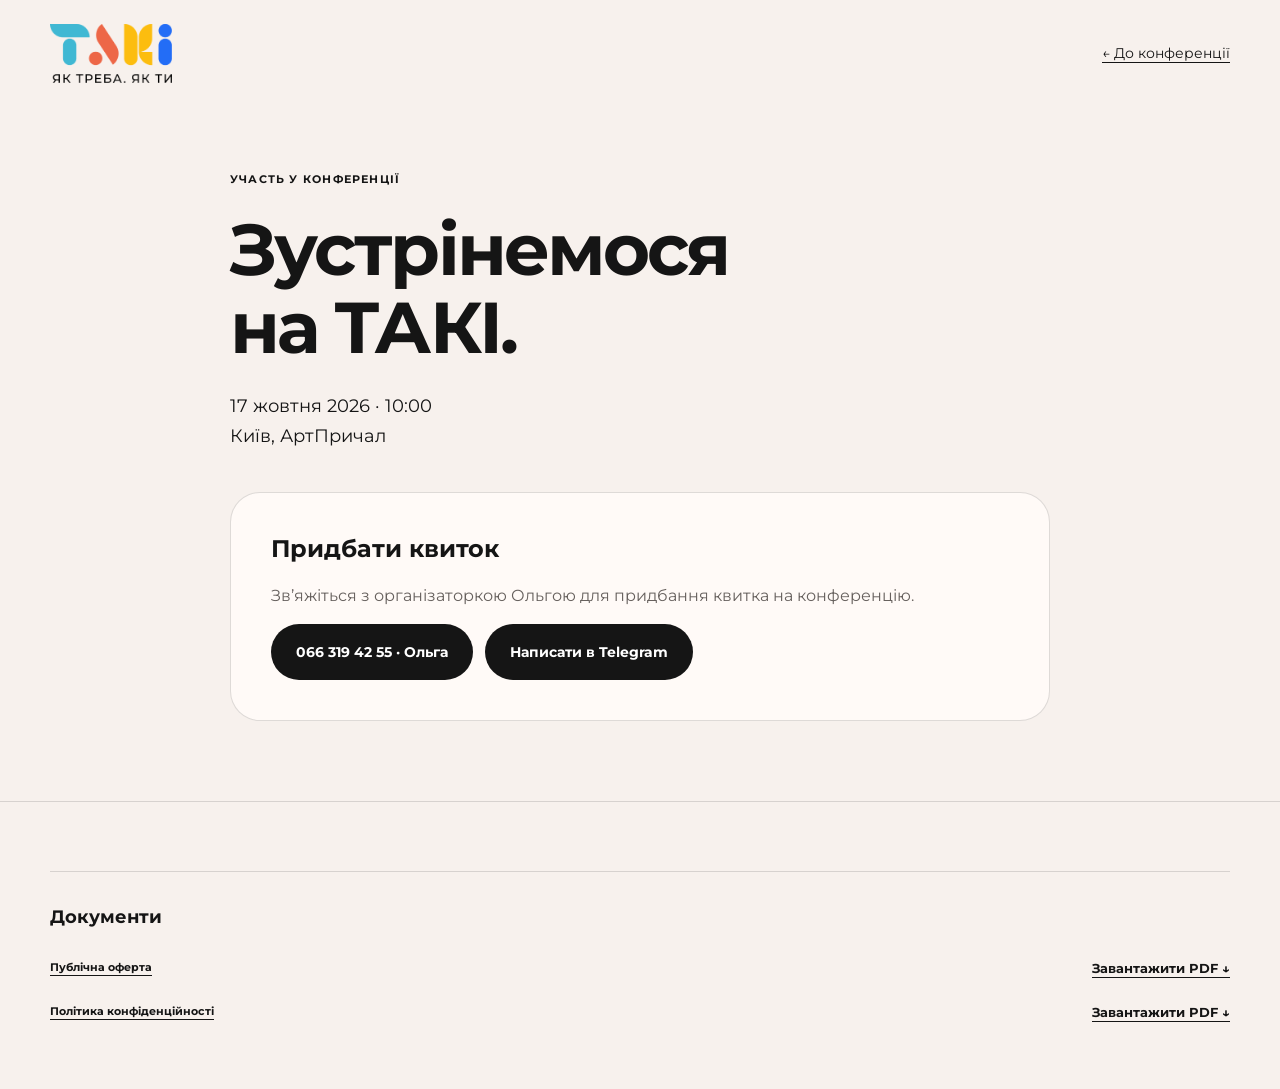
==== commit 8bba7d40: "update" ====
--- a/participation.html
+++ b/participation.html
@@ -6,8 +6,7 @@
   <meta name="theme-color" content="#f7f1ed">
   <title>Участь у конференції — ТАКІ</title>
   <link rel="icon" href="assets/taki-symbol.png">
-  <link rel="stylesheet" href="styles.css?v=20260922-4">
-  <script src="participation.js?v=20260922-4" defer></script>
+  <link rel="stylesheet" href="styles.css?v=20260922-6">
 </head>
 <body>
   <header class="shell participation-header">
@@ -18,22 +17,10 @@
     <div class="section-label">Участь у конференції</div>
     <h1>Зустрінемося<br>на ТАКІ.</h1>
     <p class="participation-date">17 жовтня 2026 · 10:00<br>Київ, АртПричал</p>
-    <section class="consent-card" aria-labelledby="consent-title">
-      <h2 id="consent-title">Перед придбанням квитка</h2>
-      <p>Ознайомтеся з документами та підтвердьте свою згоду, щоб перейти до придбання квитка.</p>
-      <form id="consent-form">
-        <div class="consent-row">
-          <input type="checkbox" id="legal-consent" name="legal-consent" required aria-labelledby="consent-label">
-          <div id="consent-label"><label for="legal-consent">Я ознайомився(-лась) та погоджуюся з </label><a href="assets/documents/public-offer.pdf" target="_blank" rel="noopener">Публічною офертою</a> та <a href="assets/documents/privacy-policy.pdf" target="_blank" rel="noopener">Політикою конфіденційності</a>.</div>
-        </div>
-        <button class="btn btn-yellow" type="submit">Продовжити</button>
-      </form>
-      <noscript><p>Увімкніть JavaScript у браузері, щоб підтвердити згоду та продовжити.</p></noscript>
-      <section id="purchase-contacts" class="purchase-contacts" hidden aria-labelledby="purchase-title">
+    <section class="consent-card" aria-labelledby="purchase-title">
         <h2 id="purchase-title" tabindex="-1">Придбати квиток</h2>
         <p>Зв’яжіться з організаторкою Ольгою для придбання квитка на конференцію.</p>
         <div class="purchase-actions"><a class="btn btn-dark" href="tel:+380663194255">066 319 42 55 · Ольга</a><a class="btn btn-dark" href="https://t.me/taki_education" target="_blank" rel="noopener noreferrer">Написати в Telegram</a></div>
-      </section>
     </section>
   </main>
   <footer class="footer">
--- a/styles.css
+++ b/styles.css
@@ -307,9 +307,35 @@
 .consent-row input { flex:0 0 22px; width:22px; height:22px; margin:4px 0 0; accent-color:var(--ink); cursor:pointer; }
 .consent-row label { cursor:pointer; }
 .consent-row a { font-weight:600; }
+.ticket-consent-form > .btn { width:100%; }
+.ticket-consent { margin:20px 0 0; font-size:13px; line-height:1.7; }
+.ticket-consent input { accent-color:var(--yellow); }
+.ticket-consent a { color:var(--yellow); }
 .purchase-contacts { margin-top:32px; padding-top:28px; border-top:1px solid var(--line); }
 .purchase-contacts[hidden] { display:none; }
 .purchase-actions { display:flex; flex-wrap:wrap; gap:12px; }
 .participation-main .btn { white-space:normal; text-align:center; padding:14px 24px; }
 .consent-row input:focus-visible, .legal-footer a:focus-visible, .consent-row a:focus-visible { outline:3px solid var(--blue); outline-offset:4px; }
 @media(max-width:540px) { .participation-main { padding-top:32px; } .participation-header .brand { width:100px; } .purchase-actions .btn { width:100%; } }
+
+/* Venue photo stays circular at every card width. */
+.location-poster { display:flex; flex-direction:column; gap:24px; min-height:0; padding:29px; }
+.location-poster:after { display:none; }
+.location-poster:before { width:140px; height:180px; left:-65px; bottom:-80px; }
+.poster-venue-photo { position:relative; z-index:1; width:100%; max-width:360px; aspect-ratio:1; align-self:center; border:8px solid var(--yellow); border-radius:50%; overflow:hidden; margin:4px 0 10px; }
+.poster-venue-photo img { width:100%; height:100%; object-fit:cover; object-position:36% center; }
+.location-poster .poster-date { position:relative; left:auto; top:auto; transform:none; font-size:clamp(44px,5vw,64px); line-height:1; letter-spacing:-.05em; padding-right:140px; }
+.location-poster .poster-date span { font-size:.55em; white-space:nowrap; }
+.location-poster .poster-bottom { bottom:30px; font-size:16px; }
+@media(max-width:380px) { .location-poster { padding:22px; gap:20px; } .location-poster .poster-date { font-size:40px; padding-right:112px; } .location-poster .poster-bottom { right:22px; bottom:24px; font-size:14px; } }
+
+/* Thank-you page: continuation of the ticket enquiry. */
+.thank-you-main { padding-top:32px; }
+.thank-you-art { display:flex; align-items:center; gap:12px; margin-bottom:32px; }
+.thank-you-art span { display:grid; place-items:center; width:64px; height:64px; background:var(--teal); border-radius:50% 50% 0 50%; }
+.thank-you-art span:nth-child(2) { background:var(--yellow); border-radius:50%; font-size:30px; }
+.thank-you-art span:nth-child(3) { background:var(--coral); border-radius:0 50% 50% 50%; }
+.thank-you-intro { max-width:650px; font-size:18px; line-height:1.7; color:var(--muted); }
+.thank-you-main .consent-card h2 { margin:16px 0; }
+.thank-you-main .purchase-actions { margin-top:24px; }
+.thank-you-bottom { display:flex; flex-wrap:wrap; gap:20px 32px; margin-top:32px; }
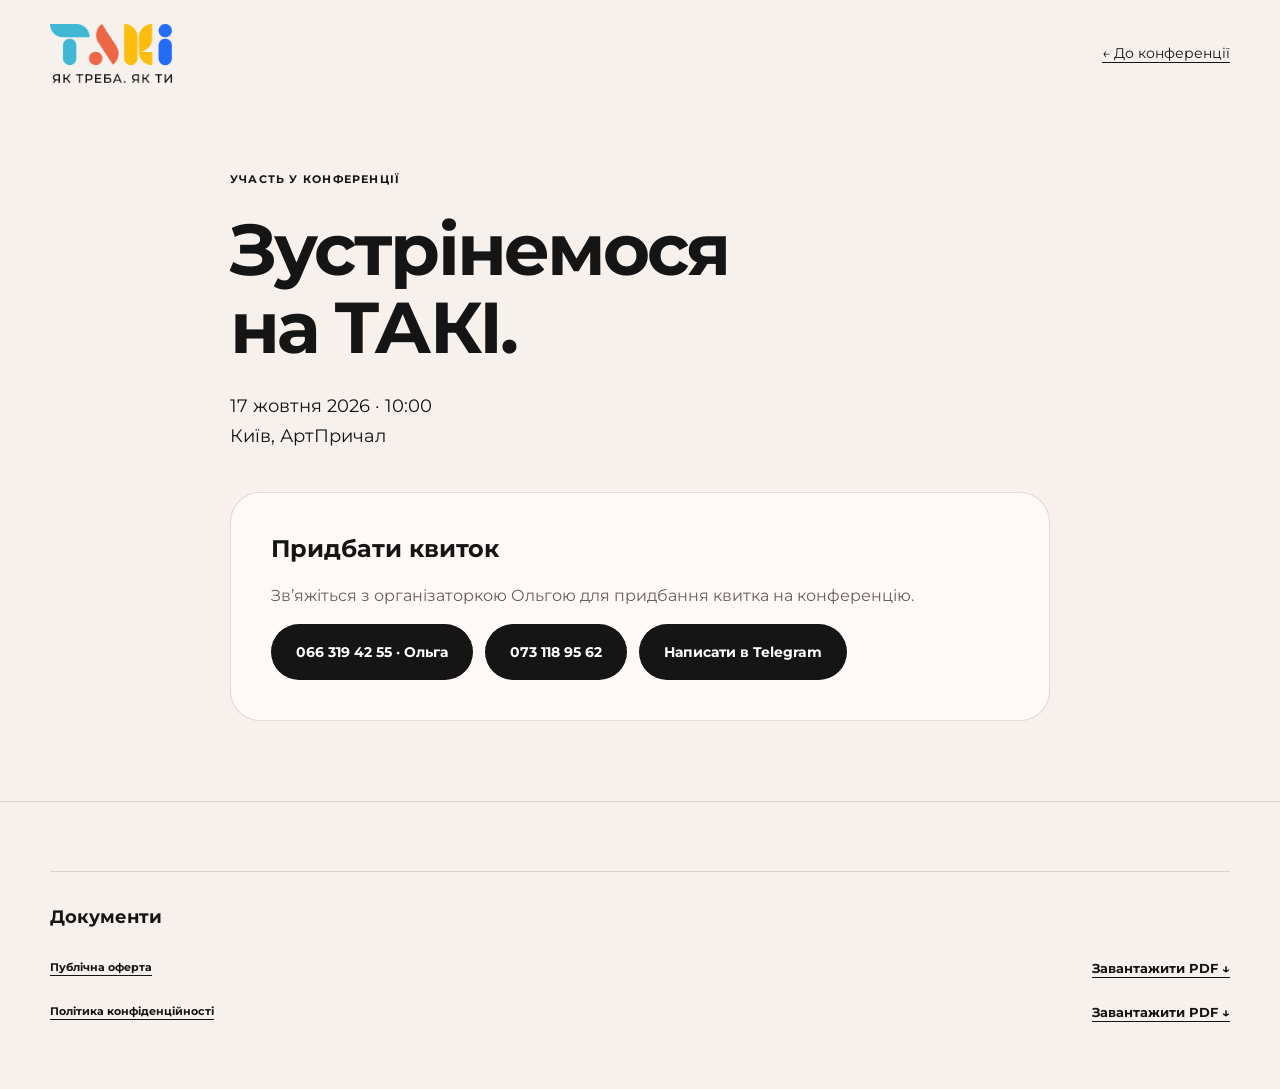
==== commit 57517507: "update" ====
--- a/participation.html
+++ b/participation.html
@@ -20,7 +20,8 @@
     <section class="consent-card" aria-labelledby="purchase-title">
         <h2 id="purchase-title" tabindex="-1">Придбати квиток</h2>
         <p>Зв’яжіться з організаторкою Ольгою для придбання квитка на конференцію.</p>
-        <div class="purchase-actions"><a class="btn btn-dark" href="tel:+380663194255">066 319 42 55 · Ольга</a><a class="btn btn-dark" href="https://t.me/taki_education" target="_blank" rel="noopener noreferrer">Написати в Telegram</a></div>
+        <div class="purchase-actions"><a class="btn btn-dark" href="tel:+380663194255">066 319 42 55 · Ольга</a>
+        <a class="btn btn-dark" href="tel:+380731189562">073 118 95 62</a><a class="btn btn-dark" href="https://t.me/taki_education" target="_blank" rel="noopener noreferrer">Написати в Telegram</a></div>
     </section>
   </main>
   <footer class="footer">
--- a/styles.css
+++ b/styles.css
@@ -147,7 +147,7 @@
 .speakers-intro>p { font-size:17px; line-height:1.7; margin:0 0 24px; color:#514b47; }
 .speaker-status { display:inline-block; font-size:14px; font-weight:600; border-bottom:2px solid var(--coral); padding-bottom:7px; }
 .speaker-poster { background:#f0f1e5; border-radius:48px; padding:38px 22px 24px; }
-.speaker-grid { display:grid; grid-template-columns:repeat(3,minmax(0,1fr)); column-gap:12px; row-gap:42px; }
+.speaker-grid { display:grid; grid-template-columns:repeat(5,minmax(0,1fr)); column-gap:12px; row-gap:42px; }
 .speaker-card { min-width:0; }
 .speaker-portrait { position:relative; width:100%; aspect-ratio:1; isolation:isolate; }
 .speaker-disc { position:absolute; z-index:0; left:11%; top:12%; width:78%; aspect-ratio:1; border-radius:50%; background:var(--speaker-color); }
@@ -163,11 +163,13 @@
 .speaker-malikova { --portrait-width:90%; --portrait-left:5%; --portrait-top:1%; }
 .speaker-zinchenko { --portrait-width:133%; --portrait-left:-16.5%; --portrait-top:-9%; }
 .speaker-melashchenko { --portrait-width:88%; --portrait-left:6%; --portrait-top:-3%; }
+.speaker-androshchuk { --portrait-width:100%; --portrait-left:0%; --portrait-top:-7%; }
+.speaker-huma { --portrait-width:95%; --portrait-left:2.5%; --portrait-top:-7%; }
 .speaker-deriuha { --portrait-width:85%; --portrait-left:7.5%; --portrait-top:1%; }
 .speaker-arc { position:absolute; z-index:2; inset:0; width:100%; height:100%; overflow:visible; pointer-events:none; }
 .speaker-arc text { fill:var(--ink); font-family:Montserrat,Arial,sans-serif; font-size:12.5px; font-weight:500; letter-spacing:.025em; }
-.speaker-caption { padding:0 24px; margin-top:6px; }
-.speaker-caption h3 { font-size:20px; line-height:1.25; letter-spacing:-.025em; margin:0 0 8px; }
+.speaker-caption { padding:0 10px; margin-top:6px; overflow-wrap:break-word; }
+.speaker-caption h3 { font-size:18px; line-height:1.25; letter-spacing:-.025em; margin:0 0 8px; }
 .speaker-role { font-size:15px; line-height:1.5; font-weight:500; margin:0; }
 .speaker-bio { font-size:13px; line-height:1.6; color:#5b6056; margin:10px 0 0; }
 .speaker-announcement-disc { display:flex; flex-direction:column; gap:18px; align-items:center; justify-content:center; text-align:center; color:#fff; padding:20px; }
@@ -308,6 +310,7 @@
 .consent-row label { cursor:pointer; }
 .consent-row a { font-weight:600; }
 .ticket-consent-form > .btn { width:100%; }
+.ticket-art img { height:auto; }
 .ticket-consent { margin:20px 0 0; font-size:13px; line-height:1.7; }
 .ticket-consent input { accent-color:var(--yellow); }
 .ticket-consent a { color:var(--yellow); }
@@ -323,7 +326,7 @@
 .location-poster:after { display:none; }
 .location-poster:before { width:140px; height:180px; left:-65px; bottom:-80px; }
 .poster-venue-photo { position:relative; z-index:1; width:100%; max-width:360px; aspect-ratio:1; align-self:center; border:8px solid var(--yellow); border-radius:50%; overflow:hidden; margin:4px 0 10px; }
-.poster-venue-photo img { width:100%; height:100%; object-fit:cover; object-position:36% center; }
+.poster-venue-photo img { width:100%; height:100%; object-fit:cover; object-position:center 35%; }
 .location-poster .poster-date { position:relative; left:auto; top:auto; transform:none; font-size:clamp(44px,5vw,64px); line-height:1; letter-spacing:-.05em; padding-right:140px; }
 .location-poster .poster-date span { font-size:.55em; white-space:nowrap; }
 .location-poster .poster-bottom { bottom:30px; font-size:16px; }
